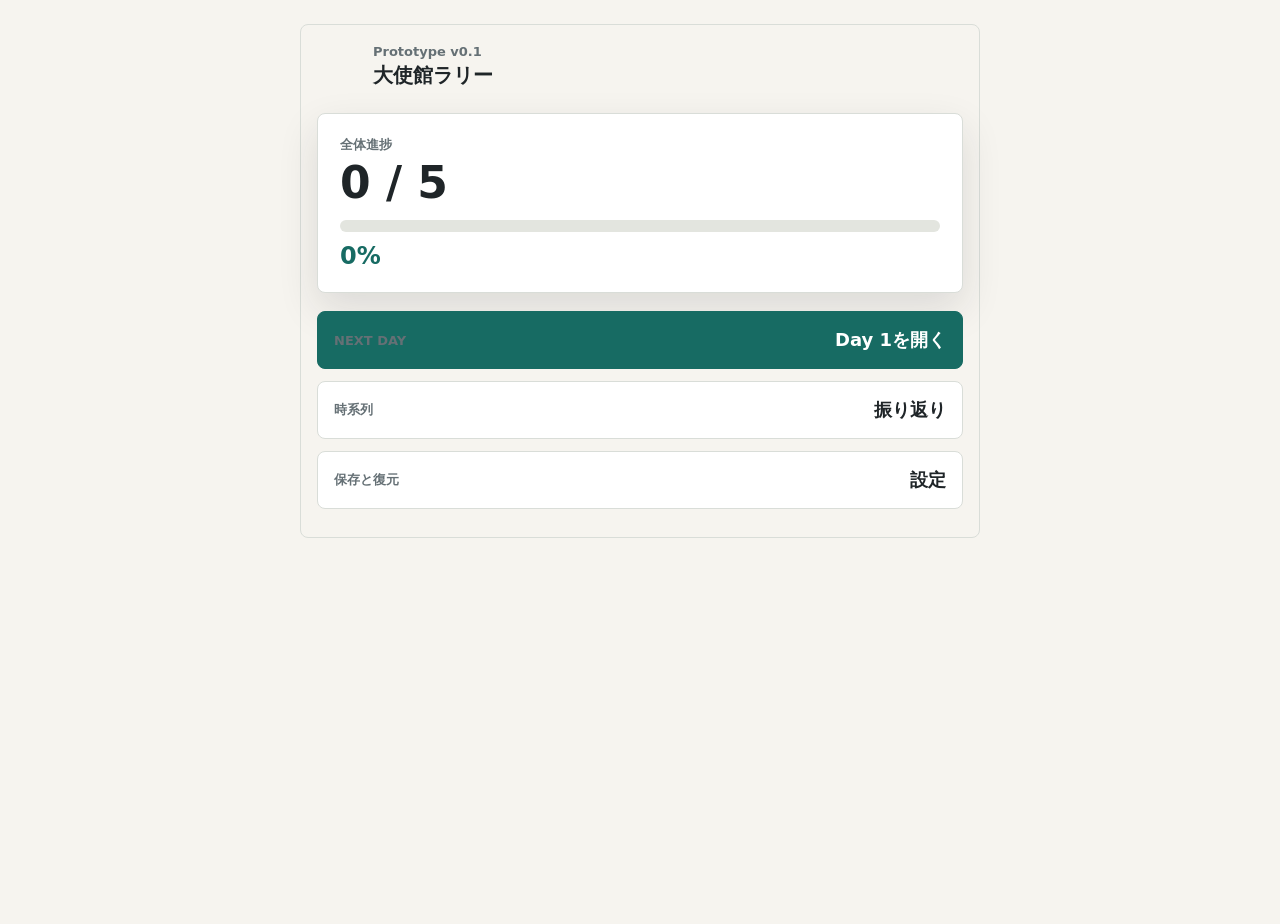
==== prototype/embassy-rally-prototype.html @ dc1b56c8 "Add files via upload" ====
<!doctype html>
<html lang="ja">
  <head>
    <meta charset="utf-8">
    <meta name="viewport" content="width=device-width, initial-scale=1, viewport-fit=cover">
    <title>大使館スタンプラリー Companion</title>
    <style>
:root {
  color-scheme: light;
  --bg: #f6f4ef;
  --surface: #ffffff;
  --ink: #1f2528;
  --muted: #657075;
  --line: #d9ddd8;
  --accent: #176b63;
  --accent-dark: #0e514b;
  --warm: #b85c38;
  --focus: #f5c542;
  --shadow: 0 16px 40px rgba(31, 37, 40, 0.12);
}

* {
  box-sizing: border-box;
}

body {
  margin: 0;
  min-height: 100vh;
  background: var(--bg);
  color: var(--ink);
  font-family: system-ui, -apple-system, BlinkMacSystemFont, "Segoe UI", sans-serif;
  letter-spacing: 0;
}

button,
textarea,
select {
  font: inherit;
}

button,
a {
  -webkit-tap-highlight-color: transparent;
}

.app-shell {
  width: min(100%, 680px);
  min-height: 100vh;
  margin: 0 auto;
  background: var(--bg);
  padding: max(12px, env(safe-area-inset-top)) 16px max(28px, env(safe-area-inset-bottom));
}

.topbar {
  display: flex;
  align-items: center;
  gap: 12px;
  min-height: 58px;
}

.icon-button {
  width: 44px;
  height: 44px;
  border: 1px solid var(--line);
  border-radius: 999px;
  background: var(--surface);
  color: var(--ink);
  font-size: 22px;
}

.eyebrow {
  margin: 0 0 3px;
  color: var(--muted);
  font-size: 13px;
  font-weight: 700;
}

h1,
h2,
h3,
p {
  margin-top: 0;
}

h1 {
  margin-bottom: 0;
  font-size: 20px;
}

.screen {
  display: none;
}

.screen.active {
  display: block;
}

.hero-panel,
.next-panel {
  background: var(--surface);
  border: 1px solid var(--line);
  border-radius: 8px;
  box-shadow: var(--shadow);
}

.hero-panel {
  padding: 22px;
  margin: 18px 0;
}

.hero-panel h2 {
  margin-bottom: 12px;
  font-size: 44px;
}

.large-percent {
  margin: 10px 0 0;
  font-size: 24px;
  font-weight: 800;
  color: var(--accent);
}

.progress-track {
  height: 12px;
  overflow: hidden;
  border-radius: 999px;
  background: #e3e5df;
}

.progress-track div {
  height: 100%;
  border-radius: inherit;
  background: var(--accent);
  transition: width 160ms ease;
}

.action-list {
  display: grid;
  gap: 12px;
}

.nav-button,
.settings-actions button,
.file-button {
  min-height: 58px;
  border: 1px solid var(--line);
  border-radius: 8px;
  background: var(--surface);
  color: var(--ink);
  text-align: left;
  padding: 14px 16px;
}

.nav-button {
  display: flex;
  justify-content: space-between;
  align-items: center;
  gap: 12px;
}

.nav-button span {
  color: var(--muted);
  font-size: 13px;
  font-weight: 700;
}

.nav-button strong {
  font-size: 18px;
}

.nav-button.primary,
.primary-action {
  background: var(--accent);
  color: #fff;
  border-color: var(--accent);
}

.day-summary {
  display: flex;
  justify-content: space-between;
  align-items: end;
  margin: 12px 0;
}

.day-summary h2 {
  margin-bottom: 0;
  font-size: 22px;
}

.day-summary strong {
  font-size: 22px;
  color: var(--accent);
}

.next-panel {
  padding: 20px;
}

.next-panel.complete {
  background: #eef6f1;
}

.next-label {
  margin-bottom: 8px;
  color: var(--warm);
  font-size: 13px;
  font-weight: 900;
}

.next-panel h3 {
  margin-bottom: 8px;
  font-size: clamp(30px, 9vw, 46px);
  line-height: 1.08;
}

.next-panel p {
  margin-bottom: 16px;
  color: var(--muted);
}

.map-button,
.complete-button,
.fab-button {
  display: flex;
  align-items: center;
  justify-content: center;
  min-height: 56px;
  border-radius: 8px;
  border: 0;
  text-decoration: none;
  font-weight: 800;
}

.map-button {
  background: var(--ink);
  color: #fff;
}

.map-button[aria-disabled="true"] {
  pointer-events: none;
  opacity: 0.45;
}

.up-next {
  display: grid;
  gap: 8px;
  margin: 12px 0;
}

.up-next div {
  display: grid;
  grid-template-columns: 72px 1fr;
  align-items: center;
  min-height: 48px;
  padding: 10px 12px;
  border: 1px solid var(--line);
  border-radius: 8px;
  background: rgba(255, 255, 255, 0.72);
}

.up-next span {
  color: var(--muted);
  font-size: 13px;
  font-weight: 700;
}

.complete-button,
.fab-button,
.settings-actions button {
  width: 100%;
  background: var(--accent);
  color: #fff;
}

.complete-button:disabled {
  background: #a7b3ae;
}

.route-details {
  margin: 16px 0;
}

.route-details summary {
  min-height: 48px;
  padding: 12px 2px;
  color: var(--accent-dark);
  font-weight: 800;
  cursor: pointer;
}

.route-list {
  display: grid;
  gap: 10px;
}

.route-row {
  display: grid;
  gap: 10px;
  padding: 12px;
  border: 1px solid var(--line);
  border-radius: 8px;
  background: var(--surface);
}

.route-row.current {
  border-color: var(--focus);
}

.route-order {
  display: inline-grid;
  place-items: center;
  width: 28px;
  height: 28px;
  margin-right: 6px;
  border-radius: 999px;
  background: #edf0eb;
  font-weight: 800;
}

.route-row p {
  margin: 6px 0 0 38px;
  color: var(--muted);
  font-size: 14px;
}

.row-actions {
  display: grid;
  grid-template-columns: 1fr 118px;
  gap: 8px;
}

.row-actions button,
.row-actions select {
  min-height: 44px;
  border: 1px solid var(--line);
  border-radius: 8px;
  background: #fff;
  color: var(--ink);
  padding: 8px;
}

.fab-button {
  position: sticky;
  bottom: max(14px, env(safe-area-inset-bottom));
  margin-top: 18px;
  box-shadow: var(--shadow);
}

.timeline {
  display: grid;
  gap: 12px;
  margin-top: 16px;
}

.timeline-item {
  display: grid;
  grid-template-columns: 64px 1fr;
  gap: 12px;
  padding: 14px;
  border: 1px solid var(--line);
  border-radius: 8px;
  background: var(--surface);
}

.timeline-item time {
  color: var(--accent);
  font-weight: 900;
}

.timeline-item p {
  margin: 4px 0 0;
  color: var(--muted);
}

.empty-state,
.status-message {
  color: var(--muted);
}

.memo-field {
  display: grid;
  gap: 8px;
  margin: 14px 0;
  font-weight: 800;
}

textarea {
  width: 100%;
  border: 1px solid var(--line);
  border-radius: 8px;
  background: var(--surface);
  color: var(--ink);
  padding: 12px;
  resize: vertical;
}

.settings-actions {
  display: grid;
  gap: 10px;
}

.file-button {
  display: grid;
  place-items: center;
  text-align: center;
  font-weight: 800;
}

.file-button input {
  position: absolute;
  inline-size: 1px;
  block-size: 1px;
  opacity: 0;
}

.sheet-backdrop {
  position: fixed;
  inset: 0;
  background: rgba(31, 37, 40, 0.34);
}

.bottom-sheet {
  position: fixed;
  right: 0;
  bottom: 0;
  left: 0;
  width: min(100%, 680px);
  margin: 0 auto;
  padding: 10px 16px max(18px, env(safe-area-inset-bottom));
  border-radius: 8px 8px 0 0;
  background: var(--surface);
  box-shadow: 0 -16px 40px rgba(31, 37, 40, 0.2);
}

.sheet-handle {
  width: 44px;
  height: 5px;
  margin: 0 auto 14px;
  border-radius: 999px;
  background: var(--line);
}

.category-grid {
  display: grid;
  grid-template-columns: repeat(5, 1fr);
  gap: 8px;
  margin-bottom: 10px;
}

.category-grid button {
  min-height: 44px;
  border: 1px solid var(--line);
  border-radius: 8px;
  background: #fff;
}

.category-grid button.selected {
  border-color: var(--accent);
  background: #e5f0ec;
  font-weight: 800;
}

.sheet-actions {
  display: grid;
  grid-template-columns: 1fr 1fr;
  gap: 10px;
  margin-top: 10px;
}

.sheet-actions button {
  min-height: 52px;
  border: 1px solid var(--line);
  border-radius: 8px;
  background: #fff;
}

@media (min-width: 720px) {
  .app-shell {
    min-height: auto;
    margin-top: 24px;
    margin-bottom: 24px;
    border: 1px solid var(--line);
    border-radius: 8px;
  }

  .route-row {
    grid-template-columns: 1fr 300px;
    align-items: center;
  }
}

@media (max-width: 390px) {
  .category-grid {
    grid-template-columns: repeat(3, 1fr);
  }

  .row-actions {
    grid-template-columns: 1fr;
  }
}

</style>
  </head>
  <body>
    <div class="app-shell">
      <header class="topbar">
        <button class="icon-button" id="backButton" type="button" aria-label="戻る">←</button>
        <div>
          <p class="eyebrow">Prototype v0.1</p>
          <h1 id="screenTitle">大使館ラリー</h1>
        </div>
      </header>

      <main>
        <section class="screen active" id="homeScreen" aria-labelledby="homeHeading">
          <div class="hero-panel">
            <p class="eyebrow">全体進捗</p>
            <h2 id="homeHeading"><span id="homeProgress">0 / 5</span></h2>
            <div class="progress-track" aria-hidden="true"><div id="homeProgressBar"></div></div>
            <p class="large-percent" id="homePercent">0%</p>
          </div>

          <div class="action-list">
            <button class="nav-button primary" data-screen="day" type="button">
              <span>NEXT DAY</span>
              <strong>Day 1を開く</strong>
            </button>
            <button class="nav-button" data-screen="review" type="button">
              <span>時系列</span>
              <strong>振り返り</strong>
            </button>
            <button class="nav-button" data-screen="settings" type="button">
              <span>保存と復元</span>
              <strong>設定</strong>
            </button>
          </div>
        </section>

        <section class="screen" id="dayScreen" aria-labelledby="dayHeading">
          <div class="day-summary">
            <div>
              <p class="eyebrow">Day 1</p>
              <h2 id="dayHeading">今日の巡回</h2>
            </div>
            <strong id="dayProgress">0 / 5</strong>
          </div>

          <article class="next-panel" id="nextPanel">
            <p class="next-label">NEXT</p>
            <h3 id="nextEmbassyName">未取得はありません</h3>
            <p id="nextAddress">おつかれさまでした。</p>
            <a class="map-button" id="mapButton" target="_blank" rel="noopener">地図を開く</a>
          </article>

          <div class="up-next">
            <div><span>次</span><strong id="nextOne">-</strong></div>
            <div><span>その次</span><strong id="nextTwo">-</strong></div>
          </div>

          <button class="complete-button" id="acquireButton" type="button">✓ 取得済み</button>

          <details class="route-details">
            <summary>今日のルートを見る</summary>
            <div id="routeList" class="route-list"></div>
          </details>

          <button class="fab-button" id="openLogSheet" type="button">＋記録</button>
        </section>

        <section class="screen" id="reviewScreen" aria-labelledby="reviewHeading">
          <h2 id="reviewHeading">Day 1 振り返り</h2>
          <div id="timeline" class="timeline"></div>
        </section>

        <section class="screen" id="settingsScreen" aria-labelledby="settingsHeading">
          <h2 id="settingsHeading">設定</h2>
          <label class="memo-field">
            <span>メモ</span>
            <textarea id="memoInput" rows="4" placeholder="次回の持ち物や気づき"></textarea>
          </label>
          <div class="settings-actions">
            <button id="exportButton" type="button">バックアップを書き出す</button>
            <label class="file-button">
              バックアップから復元
              <input id="importInput" type="file" accept="application/json">
            </label>
          </div>
          <p class="status-message" id="settingsMessage" role="status"></p>
        </section>
      </main>
    </div>

    <div class="sheet-backdrop" id="sheetBackdrop" hidden></div>
    <section class="bottom-sheet" id="logSheet" aria-labelledby="logSheetTitle" hidden>
      <div class="sheet-handle" aria-hidden="true"></div>
      <h2 id="logSheetTitle">＋記録</h2>
      <div class="category-grid" id="categoryGrid"></div>
      <textarea id="logText" rows="4" placeholder="街歩き中のメモ"></textarea>
      <div class="sheet-actions">
        <button id="closeLogSheet" type="button">閉じる</button>
        <button id="saveLog" class="primary-action" type="button">保存</button>
      </div>
    </section>

    <script>
const EMBASSY_MASTER = [
  {
    id: "peru",
    country: "ペルー",
    embassyName: "ペルー大使館",
    day: 1,
    order: 1,
    address: "東京都渋谷区広尾",
    googleMapsQuery: "ペルー大使館 東京都"
  },
  {
    id: "czech",
    country: "チェコ",
    embassyName: "チェコ大使館",
    day: 1,
    order: 2,
    address: "東京都渋谷区広尾",
    googleMapsQuery: "チェコ大使館 東京都"
  },
  {
    id: "croatia",
    country: "クロアチア",
    embassyName: "クロアチア大使館",
    day: 1,
    order: 3,
    address: "東京都渋谷区広尾",
    googleMapsQuery: "クロアチア大使館 東京都"
  },
  {
    id: "oman",
    country: "オマーン",
    embassyName: "オマーン大使館",
    day: 1,
    order: 4,
    address: "東京都渋谷区広尾",
    googleMapsQuery: "オマーン大使館 東京都"
  },
  {
    id: "switzerland",
    country: "スイス",
    embassyName: "スイス大使館",
    day: 1,
    order: 5,
    address: "東京都港区南麻布",
    googleMapsQuery: "スイス大使館 東京都"
  }
];

    </script>
    <script>
const STORAGE_KEY = "embassyStampRally.appState";
const DATA_VERSION = "1.0";

function createInitialState() {
  const embassies = {};
  EMBASSY_MASTER.forEach((embassy) => {
    embassies[embassy.id] = {
      status: "unvisited",
      acquiredAt: null,
      updatedAt: null
    };
  });

  return {
    dataVersion: DATA_VERSION,
    embassies,
    manualNextId: null,
    walkLogs: [],
    memo: "",
    settings: {
      activeDay: 1
    }
  };
}

function normalizeState(rawState) {
  const base = createInitialState();
  if (!rawState || rawState.dataVersion !== DATA_VERSION) return base;

  const normalized = {
    ...base,
    ...rawState,
    embassies: { ...base.embassies, ...(rawState.embassies || {}) },
    settings: { ...base.settings, ...(rawState.settings || {}) },
    walkLogs: Array.isArray(rawState.walkLogs) ? rawState.walkLogs : []
  };

  EMBASSY_MASTER.forEach((embassy) => {
    normalized.embassies[embassy.id] = {
      ...base.embassies[embassy.id],
      ...(rawState.embassies && rawState.embassies[embassy.id] ? rawState.embassies[embassy.id] : {})
    };
  });

  return normalized;
}

function loadState() {
  try {
    const saved = localStorage.getItem(STORAGE_KEY);
    if (!saved) return createInitialState();
    return normalizeState(JSON.parse(saved));
  } catch (error) {
    console.warn("Saved state could not be loaded.", error);
    return createInitialState();
  }
}

function saveState(state) {
  localStorage.setItem(STORAGE_KEY, JSON.stringify(normalizeState(state)));
}

function validateImportState(candidate) {
  if (!candidate || typeof candidate !== "object") {
    return "JSONの形式が正しくありません。";
  }
  if (candidate.dataVersion !== DATA_VERSION) {
    return `dataVersionが${DATA_VERSION}ではありません。`;
  }
  if (!candidate.embassies || typeof candidate.embassies !== "object") {
    return "大使館データが見つかりません。";
  }
  if (candidate.walkLogs && !Array.isArray(candidate.walkLogs)) {
    return "記録データの形式が正しくありません。";
  }
  return "";
}

    </script>
    <script>
function createBackupFileName(now = new Date()) {
  const yyyy = now.getFullYear();
  const mm = String(now.getMonth() + 1).padStart(2, "0");
  const dd = String(now.getDate()).padStart(2, "0");
  return `embassy-rally-backup-${yyyy}-${mm}-${dd}.json`;
}

function downloadBackup(state) {
  const blob = new Blob([JSON.stringify(state, null, 2)], { type: "application/json" });
  const url = URL.createObjectURL(blob);
  const anchor = document.createElement("a");
  anchor.href = url;
  anchor.download = createBackupFileName();
  document.body.appendChild(anchor);
  anchor.click();
  anchor.remove();
  URL.revokeObjectURL(url);
}

function readBackupFile(file) {
  return new Promise((resolve, reject) => {
    const reader = new FileReader();
    reader.onload = () => {
      try {
        resolve(JSON.parse(String(reader.result)));
      } catch (error) {
        reject(new Error("JSONファイルとして読み込めません。"));
      }
    };
    reader.onerror = () => reject(new Error("ファイルを読み込めません。"));
    reader.readAsText(file);
  });
}

    </script>
    <script>
const CATEGORIES = ["食事", "寄り道", "発見", "休憩", "メモ"];

let state = loadState();
let activeScreen = "home";
let selectedCategory = "メモ";

const $ = (selector) => document.querySelector(selector);

function clearChildren(element) {
  while (element.firstChild) {
    element.removeChild(element.firstChild);
  }
}

function dayEmbassies() {
  return EMBASSY_MASTER.filter((embassy) => embassy.day === state.settings.activeDay)
    .sort((a, b) => a.order - b.order);
}

function embassyStatus(id) {
  return state.embassies[id] || { status: "unvisited", acquiredAt: null };
}

function isNextCandidate(id) {
  const status = embassyStatus(id).status;
  return status === "unvisited" || status === "check";
}

function acquiredCount() {
  return dayEmbassies().filter((embassy) => embassyStatus(embassy.id).status === "acquired").length;
}

function getNextEmbassy() {
  const embassies = dayEmbassies();
  if (state.manualNextId) {
    const manual = embassies.find((embassy) => embassy.id === state.manualNextId);
    if (manual && isNextCandidate(manual.id)) return manual;
  }
  return embassies.find((embassy) => isNextCandidate(embassy.id)) || null;
}

function followingEmbassies(current) {
  const remaining = dayEmbassies().filter((embassy) => {
    return embassy.id !== (current && current.id) && isNextCandidate(embassy.id);
  });
  if (!current) return remaining.slice(0, 2);

  const later = remaining.filter((embassy) => embassy.order > current.order);
  const earlier = remaining.filter((embassy) => embassy.order < current.order);
  return [...later, ...earlier].slice(0, 2);
}

function formatTime(value) {
  if (!value) return "";
  return new Intl.DateTimeFormat("ja-JP", { hour: "2-digit", minute: "2-digit" }).format(new Date(value));
}

function persist() {
  saveState(state);
  render();
}

function setScreen(screen) {
  activeScreen = screen;
  document.querySelectorAll(".screen").forEach((section) => {
    section.classList.toggle("active", section.id === `${screen}Screen`);
  });
  $("#backButton").style.visibility = screen === "home" ? "hidden" : "visible";
  $("#screenTitle").textContent = {
    home: "大使館ラリー",
    day: "Day 1",
    review: "振り返り",
    settings: "設定"
  }[screen];
  render();
}

function renderProgress() {
  const total = dayEmbassies().length;
  const done = acquiredCount();
  const percent = total ? Math.round((done / total) * 100) : 0;
  $("#homeProgress").textContent = `${done} / ${total}`;
  $("#homePercent").textContent = `${percent}%`;
  $("#homeProgressBar").style.width = `${percent}%`;
  $("#dayProgress").textContent = `${done} / ${total}`;
}

function renderDay() {
  const current = getNextEmbassy();
  const following = followingEmbassies(current);
  const panel = $("#nextPanel");

  panel.classList.toggle("complete", !current);
  $("#nextEmbassyName").textContent = current ? current.embassyName : "Day 1 完了";
  $("#nextAddress").textContent = current ? current.address : "すべて取得済みです。";
  $("#mapButton").href = current ? `https://www.google.com/maps/search/?api=1&query=${encodeURIComponent(current.googleMapsQuery)}` : "#";
  $("#mapButton").setAttribute("aria-disabled", current ? "false" : "true");
  $("#nextOne").textContent = following[0] ? following[0].embassyName : "-";
  $("#nextTwo").textContent = following[1] ? following[1].embassyName : "-";
  $("#acquireButton").disabled = !current;
  $("#acquireButton").textContent = current ? "✓ 取得済み" : "完了";

  const routeList = $("#routeList");
  clearChildren(routeList);

  dayEmbassies().forEach((embassy) => {
    const status = embassyStatus(embassy.id);
    const isCurrent = current && current.id === embassy.id;
    const row = document.createElement("div");
    row.className = `route-row${isCurrent ? " current" : ""}`;

    const info = document.createElement("div");
    const order = document.createElement("span");
    order.className = "route-order";
    order.textContent = embassy.order;
    const name = document.createElement("strong");
    name.textContent = embassy.embassyName;
    const statusText = document.createElement("p");
    statusText.textContent = status.status === "acquired" ? `取得 ${formatTime(status.acquiredAt)}` : "未取得";
    info.append(order, name, statusText);

    const actions = document.createElement("div");
    actions.className = "row-actions";
    const nextButton = document.createElement("button");
    nextButton.type = "button";
    nextButton.dataset.next = embassy.id;
    nextButton.disabled = !isNextCandidate(embassy.id);
    nextButton.textContent = "ここをNEXTにする";

    const select = document.createElement("select");
    select.dataset.status = embassy.id;
    select.setAttribute("aria-label", `${embassy.embassyName}の状態`);
    [
      ["unvisited", "未取得"],
      ["acquired", "取得済み"],
      ["check", "要確認"],
      ["skipped", "スキップ"]
    ].forEach(([value, label]) => {
      const option = document.createElement("option");
      option.value = value;
      option.textContent = label;
      option.selected = status.status === value;
      select.append(option);
    });
    actions.append(nextButton, select);
    row.append(info, actions);
    routeList.append(row);
  });
}

function renderTimeline() {
  const acquiredEvents = dayEmbassies()
    .map((embassy) => ({ embassy, status: embassyStatus(embassy.id) }))
    .filter((entry) => entry.status.status === "acquired" && entry.status.acquiredAt)
    .map((entry) => ({
      timestamp: entry.status.acquiredAt,
      title: entry.embassy.embassyName,
      body: "✓ 取得"
    }));

  const logEvents = state.walkLogs.map((log) => ({
    timestamp: log.timestamp,
    title: log.category || "メモ",
    body: log.text || ""
  }));

  const events = [...acquiredEvents, ...logEvents]
    .sort((a, b) => new Date(a.timestamp) - new Date(b.timestamp));

  const timeline = $("#timeline");
  clearChildren(timeline);

  if (!events.length) {
    const empty = document.createElement("p");
    empty.className = "empty-state";
    empty.textContent = "まだ記録がありません。";
    timeline.append(empty);
    return;
  }

  events.forEach((event) => {
    const item = document.createElement("article");
    item.className = "timeline-item";
    const time = document.createElement("time");
    time.textContent = formatTime(event.timestamp);
    const body = document.createElement("div");
    const title = document.createElement("strong");
    title.textContent = event.title;
    const text = document.createElement("p");
    text.textContent = event.body;
    body.append(title, text);
    item.append(time, body);
    timeline.append(item);
  });
}

function renderCategories() {
  const categoryGrid = $("#categoryGrid");
  clearChildren(categoryGrid);
  CATEGORIES.forEach((category) => {
    const button = document.createElement("button");
    button.type = "button";
    button.classList.toggle("selected", category === selectedCategory);
    button.dataset.category = category;
    button.textContent = category;
    categoryGrid.append(button);
  });
}

function render() {
  renderProgress();
  renderDay();
  renderTimeline();
  renderCategories();
  $("#memoInput").value = state.memo || "";
}

function setEmbassyStatus(id, nextStatus) {
  const current = embassyStatus(id);
  if (current.status === "acquired" && nextStatus === "unvisited") {
    const ok = confirm("取得済みを未取得に戻しますか？");
    if (!ok) {
      render();
      return;
    }
  }

  state.embassies[id] = {
    ...current,
    status: nextStatus,
    acquiredAt: nextStatus === "acquired" ? (current.acquiredAt || new Date().toISOString()) : null,
    updatedAt: new Date().toISOString()
  };

  if (state.manualNextId === id && !isNextCandidate(id)) {
    state.manualNextId = null;
  }
  persist();
}

function openSheet() {
  $("#sheetBackdrop").hidden = false;
  $("#logSheet").hidden = false;
  $("#logText").focus();
}

function closeSheet() {
  $("#sheetBackdrop").hidden = true;
  $("#logSheet").hidden = true;
  $("#logText").value = "";
}

document.addEventListener("click", (event) => {
  const nav = event.target.closest("[data-screen]");
  if (nav) setScreen(nav.dataset.screen);

  const nextButton = event.target.closest("[data-next]");
  if (nextButton) {
    state.manualNextId = nextButton.dataset.next;
    persist();
  }

  const categoryButton = event.target.closest("[data-category]");
  if (categoryButton) {
    selectedCategory = categoryButton.dataset.category;
    renderCategories();
  }
});

document.addEventListener("change", (event) => {
  const statusInput = event.target.closest("[data-status]");
  if (statusInput) setEmbassyStatus(statusInput.dataset.status, statusInput.value);
});

$("#backButton").addEventListener("click", () => setScreen("home"));
$("#acquireButton").addEventListener("click", () => {
  const current = getNextEmbassy();
  if (current) setEmbassyStatus(current.id, "acquired");
});
$("#openLogSheet").addEventListener("click", openSheet);
$("#closeLogSheet").addEventListener("click", closeSheet);
$("#sheetBackdrop").addEventListener("click", closeSheet);
$("#saveLog").addEventListener("click", () => {
  const text = $("#logText").value.trim();
  if (!text && !selectedCategory) return;
  state.walkLogs.push({
    id: `log-${Date.now()}`,
    category: selectedCategory,
    text,
    timestamp: new Date().toISOString()
  });
  persist();
  closeSheet();
});
$("#memoInput").addEventListener("input", (event) => {
  state.memo = event.target.value;
  saveState(state);
});
$("#exportButton").addEventListener("click", () => downloadBackup(state));
$("#importInput").addEventListener("change", async (event) => {
  const file = event.target.files[0];
  if (!file) return;
  try {
    const candidate = await readBackupFile(file);
    const error = validateImportState(candidate);
    if (error) {
      $("#settingsMessage").textContent = error;
      return;
    }
    state = normalizeState(candidate);
    saveState(state);
    $("#settingsMessage").textContent = "復元しました。";
    persist();
  } catch (error) {
    $("#settingsMessage").textContent = error.message;
  } finally {
    event.target.value = "";
  }
});

setScreen("home");

    </script>
  </body>
</html>
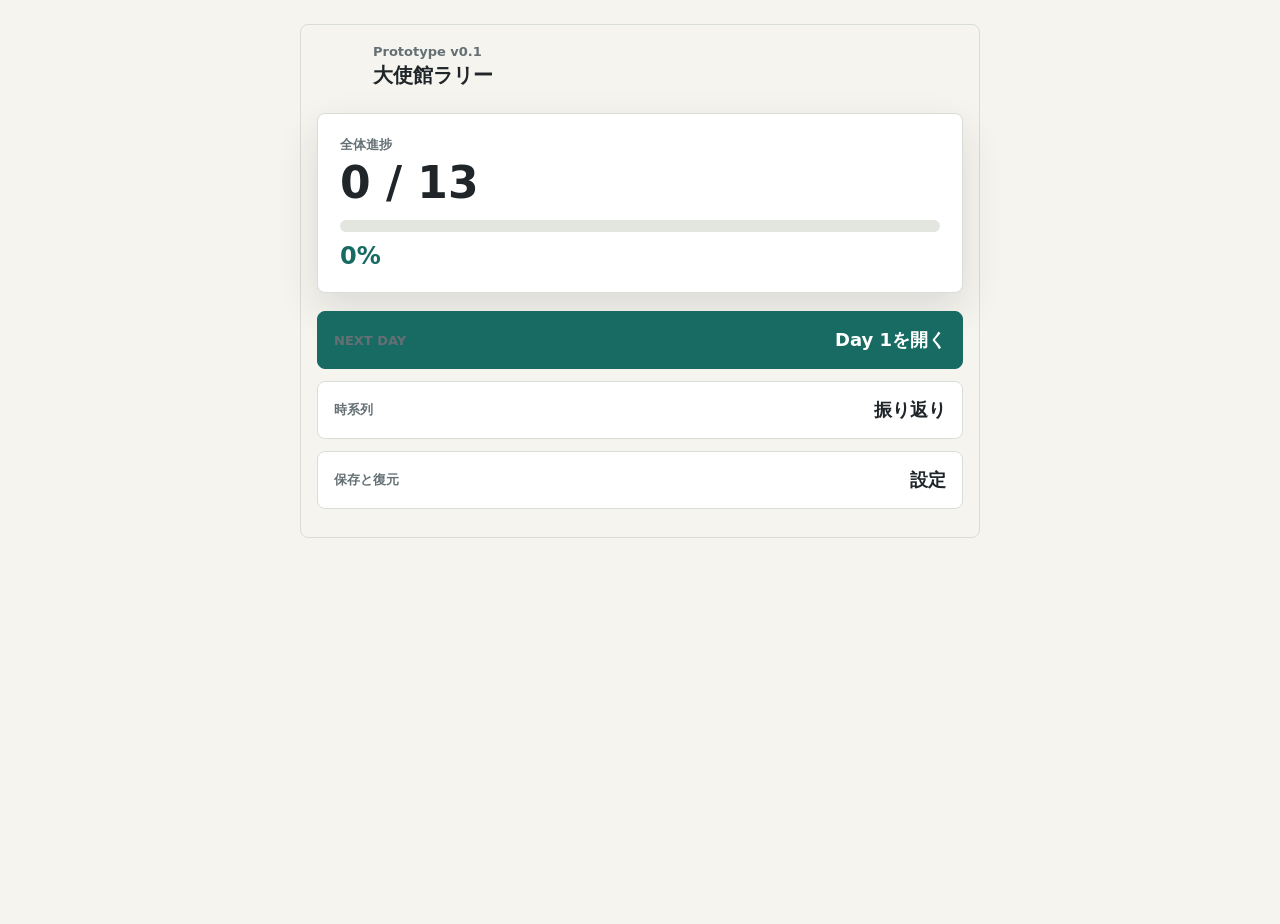
==== commit 5622c7e3: "Add files via upload" ====
--- a/prototype/embassy-rally-prototype.html
+++ b/prototype/embassy-rally-prototype.html
@@ -474,6 +474,33 @@
   background: #fff;
 }
 
+.sheet-actions button.primary-action {
+  border-color: var(--accent);
+  background: var(--accent);
+  color: #fff;
+}
+
+.toast-message {
+  position: fixed;
+  right: 16px;
+  bottom: max(18px, env(safe-area-inset-bottom));
+  left: 16px;
+  z-index: 10;
+  width: min(calc(100% - 32px), 420px);
+  margin: 0 auto;
+  padding: 12px 16px;
+  border-radius: 8px;
+  background: var(--ink);
+  color: #fff;
+  box-shadow: var(--shadow);
+  font-weight: 800;
+  text-align: center;
+}
+
+.toast-message[hidden] {
+  display: none;
+}
+
 @media (min-width: 720px) {
   .app-shell {
     min-height: auto;
@@ -499,7 +526,7 @@
   }
 }
 
-</style>
+    </style>
   </head>
   <body>
     <div class="app-shell">
@@ -515,7 +542,7 @@
         <section class="screen active" id="homeScreen" aria-labelledby="homeHeading">
           <div class="hero-panel">
             <p class="eyebrow">全体進捗</p>
-            <h2 id="homeHeading"><span id="homeProgress">0 / 5</span></h2>
+            <h2 id="homeHeading"><span id="homeProgress">0 / 13</span></h2>
             <div class="progress-track" aria-hidden="true"><div id="homeProgressBar"></div></div>
             <p class="large-percent" id="homePercent">0%</p>
           </div>
@@ -542,7 +569,7 @@
               <p class="eyebrow">Day 1</p>
               <h2 id="dayHeading">今日の巡回</h2>
             </div>
-            <strong id="dayProgress">0 / 5</strong>
+            <strong id="dayProgress">0 / 13</strong>
           </div>
 
           <article class="next-panel" id="nextPanel">
@@ -602,6 +629,8 @@
       </div>
     </section>
 
+    <p class="toast-message" id="toastMessage" role="status" aria-live="polite" hidden></p>
+
     <script>
 const EMBASSY_MASTER = [
   {
@@ -610,8 +639,8 @@
     embassyName: "ペルー大使館",
     day: 1,
     order: 1,
-    address: "東京都渋谷区広尾",
-    googleMapsQuery: "ペルー大使館 東京都"
+    address: "〒150-0012 東京都渋谷区広尾2-3-1",
+    googleMapsQuery: "ペルー大使館 〒150-0012 東京都渋谷区広尾2-3-1"
   },
   {
     id: "czech",
@@ -619,8 +648,8 @@
     embassyName: "チェコ大使館",
     day: 1,
     order: 2,
-    address: "東京都渋谷区広尾",
-    googleMapsQuery: "チェコ大使館 東京都"
+    address: "〒150-0012 東京都渋谷区広尾2-16-14",
+    googleMapsQuery: "チェコ大使館 〒150-0012 東京都渋谷区広尾2-16-14"
   },
   {
     id: "croatia",
@@ -628,8 +657,8 @@
     embassyName: "クロアチア大使館",
     day: 1,
     order: 3,
-    address: "東京都渋谷区広尾",
-    googleMapsQuery: "クロアチア大使館 東京都"
+    address: "〒150-0012 東京都渋谷区広尾3-3-10",
+    googleMapsQuery: "クロアチア大使館 〒150-0012 東京都渋谷区広尾3-3-10"
   },
   {
     id: "oman",
@@ -637,8 +666,8 @@
     embassyName: "オマーン大使館",
     day: 1,
     order: 4,
-    address: "東京都渋谷区広尾",
-    googleMapsQuery: "オマーン大使館 東京都"
+    address: "〒150-0012 東京都渋谷区広尾4-2-17",
+    googleMapsQuery: "オマーン大使館 〒150-0012 東京都渋谷区広尾4-2-17"
   },
   {
     id: "switzerland",
@@ -646,8 +675,80 @@
     embassyName: "スイス大使館",
     day: 1,
     order: 5,
-    address: "東京都港区南麻布",
-    googleMapsQuery: "スイス大使館 東京都"
+    address: "〒106-8589 東京都港区南麻布5-9-12",
+    googleMapsQuery: "スイス大使館 〒106-8589 東京都港区南麻布5-9-12"
+  },
+  {
+    id: "bosnia-herzegovina",
+    country: "ボスニア・ヘルツェゴビナ",
+    embassyName: "ボスニア・ヘルツェゴビナ大使館",
+    day: 1,
+    order: 6,
+    address: "〒106-0047 東京都港区南麻布5-3-29",
+    googleMapsQuery: "ボスニア・ヘルツェゴビナ大使館 〒106-0047 東京都港区南麻布5-3-29"
+  },
+  {
+    id: "france",
+    country: "フランス",
+    embassyName: "フランス大使館",
+    day: 1,
+    order: 7,
+    address: "〒106-8514 東京都港区南麻布4-11-44",
+    googleMapsQuery: "フランス大使館 〒106-8514 東京都港区南麻布4-11-44"
+  },
+  {
+    id: "pakistan",
+    country: "パキスタン",
+    embassyName: "パキスタン大使館",
+    day: 1,
+    order: 8,
+    address: "〒106-0047 東京都港区南麻布4-6-17",
+    googleMapsQuery: "パキスタン大使館 〒106-0047 東京都港区南麻布4-6-17"
+  },
+  {
+    id: "cyprus",
+    country: "キプロス",
+    embassyName: "キプロス大使館",
+    day: 1,
+    order: 9,
+    address: "〒106-0047 東京都港区南麻布4-6-28",
+    googleMapsQuery: "キプロス大使館 〒106-0047 東京都港区南麻布4-6-28"
+  },
+  {
+    id: "germany",
+    country: "ドイツ",
+    embassyName: "ドイツ大使館",
+    day: 1,
+    order: 10,
+    address: "〒106-0047 東京都港区南麻布4-5-10",
+    googleMapsQuery: "ドイツ大使館 〒106-0047 東京都港区南麻布4-5-10"
+  },
+  {
+    id: "finland",
+    country: "フィンランド",
+    embassyName: "フィンランド大使館",
+    day: 1,
+    order: 11,
+    address: "〒106-8561 東京都港区南麻布3-5-39",
+    googleMapsQuery: "フィンランド大使館 〒106-8561 東京都港区南麻布3-5-39"
+  },
+  {
+    id: "iran",
+    country: "イラン",
+    embassyName: "イラン大使館",
+    day: 1,
+    order: 12,
+    address: "〒106-0047 東京都港区南麻布3-13-9",
+    googleMapsQuery: "イラン大使館 〒106-0047 東京都港区南麻布3-13-9"
+  },
+  {
+    id: "korea",
+    country: "韓国",
+    embassyName: "韓国大使館",
+    day: 1,
+    order: 13,
+    address: "〒106-0047 東京都港区南麻布1-2-5",
+    googleMapsQuery: "韓国大使館 〒106-0047 東京都港区南麻布1-2-5"
   }
 ];
 
@@ -673,7 +774,8 @@
     walkLogs: [],
     memo: "",
     settings: {
-      activeDay: 1
+      activeDay: 1,
+      lastScreen: "home"
     }
   };
 }
@@ -774,6 +876,7 @@
 let state = loadState();
 let activeScreen = "home";
 let selectedCategory = "メモ";
+let toastTimer = null;
 
 const $ = (selector) => document.querySelector(selector);
 
@@ -833,6 +936,8 @@
 
 function setScreen(screen) {
   activeScreen = screen;
+  state.settings.lastScreen = screen === "day" ? "day" : "home";
+  saveState(state);
   document.querySelectorAll(".screen").forEach((section) => {
     section.classList.toggle("active", section.id === `${screen}Screen`);
   });
@@ -1021,6 +1126,17 @@
   $("#logText").value = "";
 }
 
+function showToast(message) {
+  const toast = $("#toastMessage");
+  toast.textContent = message;
+  toast.hidden = false;
+  window.clearTimeout(toastTimer);
+  toastTimer = window.setTimeout(() => {
+    toast.hidden = true;
+    toast.textContent = "";
+  }, 2000);
+}
+
 document.addEventListener("click", (event) => {
   const nav = event.target.closest("[data-screen]");
   if (nav) setScreen(nav.dataset.screen);
@@ -1062,6 +1178,7 @@
   });
   persist();
   closeSheet();
+  showToast("記録を保存しました");
 });
 $("#memoInput").addEventListener("input", (event) => {
   state.memo = event.target.value;
@@ -1089,7 +1206,7 @@
   }
 });
 
-setScreen("home");
+setScreen(state.settings.lastScreen === "day" ? "day" : "home");
 
     </script>
   </body>
